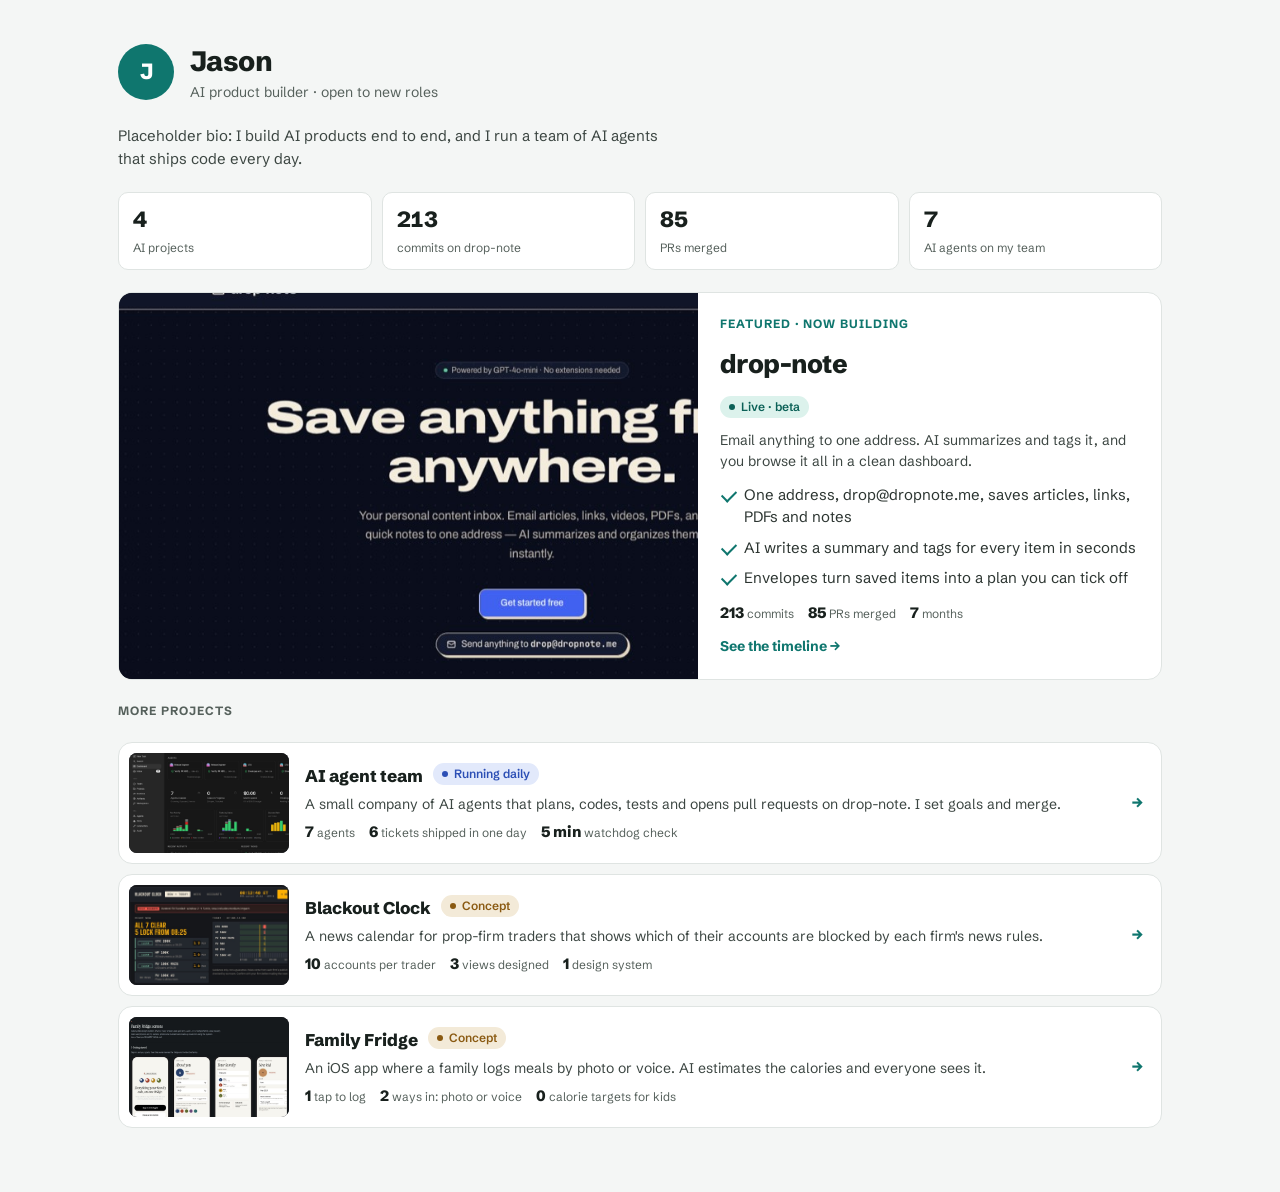
==== index.html @ d131858c "feat: portfolio site, featured spotlight home + git-graph project pages Static site, no build step. " ====
<!doctype html>
<html lang="en">
<head>
<meta charset="utf-8">
<meta name="viewport" content="width=device-width, initial-scale=1, viewport-fit=cover">
<title>Jason · AI projects</title>
<meta name="description" content="AI products I have built and the AI agent team that builds them.">
<link rel="preconnect" href="https://fonts.googleapis.com">
<link rel="preconnect" href="https://fonts.gstatic.com" crossorigin>
<link rel="stylesheet" href="https://fonts.googleapis.com/css2?family=JetBrains+Mono:wght@400;700&family=Schibsted+Grotesk:wght@400;500;600;700;800&display=swap">
<link rel="stylesheet" href="assets/site.css">
</head>
<body data-page="home">
  <main id="app"></main>
  <script src="assets/projects.js"></script>
  <script src="assets/site.js"></script>
</body>
</html>
---- assets/site.css ----
/* Status Board look (home) + Commit Log git-graph timeline (project pages). Light only. */
:root {
  --bg: #f4f6f5; --card: #ffffff; --ink: #18201d; --text: #3c4642; --muted: #56615c; --line: #dfe4e2;
  --accent: #0f766e; --accent-soft: #d5ede8; --shot: #1b1f27;
  --sans: "Schibsted Grotesk", system-ui, -apple-system, sans-serif;
  --mono: "JetBrains Mono", ui-monospace, Menlo, monospace;
  color-scheme: light;
}
* { box-sizing: border-box; }
body { margin: 0; background: var(--bg); color: var(--ink); font-family: var(--sans); font-size: 15px; line-height: 1.5; }
main { max-width: 1080px; margin: 0 auto; padding: 40px max(18px, env(safe-area-inset-right, 0px)) 64px max(18px, env(safe-area-inset-left, 0px)); display: flex; flex-direction: column; gap: 22px; }
a { color: inherit; text-decoration: none; }
img { display: block; width: 100%; height: 100%; object-fit: cover; object-position: top left; }
h1, h2 { margin: 0; text-wrap: balance; }
p { margin: 0; }
:focus-visible { outline: 2px solid var(--accent); outline-offset: 2px; }

.hero { display: flex; gap: 16px; align-items: center; flex-wrap: wrap; }
.av { width: 56px; height: 56px; border-radius: 50%; background: var(--accent); color: #fff; display: grid; place-items: center; font-weight: 800; font-size: 22px; flex: none; }
.hero h1 { font-size: 28px; font-weight: 800; letter-spacing: -.02em; }
.sub { color: var(--muted); font-size: 14px; }
.bio { color: var(--text); max-width: 62ch; }
.small { font-size: 14px; }

.kpis { display: flex; flex-wrap: wrap; gap: 10px; }
.kpi { background: var(--card); border: 1px solid var(--line); border-radius: 10px; padding: 10px 14px; min-width: 104px; flex: 1 1 104px; }
.kpi b { display: block; font-size: 22px; font-weight: 800; font-variant-numeric: tabular-nums; letter-spacing: -.01em; }
.kpi span { font-size: 12px; color: var(--muted); }
.lbl { font-size: 12px; letter-spacing: .08em; text-transform: uppercase; color: var(--muted); font-weight: 700; }

.pill { display: inline-flex; align-items: center; gap: 6px; font-size: 12px; font-weight: 600; padding: 2px 9px; border-radius: 999px; white-space: nowrap; align-self: flex-start; width: max-content; }
.pill::before { content: ""; width: 6px; height: 6px; border-radius: 50%; background: currentColor; }
.p-live { background: #dcf2ec; color: #0b6157; } .p-run { background: #e2e9fb; color: #2c4fb5; } .p-con { background: #f3ead8; color: #8a5a12; }

.card { background: var(--card); border: 1px solid var(--line); border-radius: 14px; }
.card.pad { padding: 16px; display: flex; flex-direction: column; gap: 10px; }
.shot { border-radius: 10px; overflow: hidden; border: 1px solid var(--line); background: var(--shot); }
.checks { list-style: none; margin: 0; padding: 0; display: grid; gap: 8px; }
.checks li { position: relative; padding-left: 24px; color: #2c3531; }
.checks li::before { content: ""; position: absolute; left: 2px; top: 6px; width: 12px; height: 7px; border-left: 2.5px solid var(--accent); border-bottom: 2.5px solid var(--accent); transform: rotate(-45deg); }
.mstats { display: flex; gap: 6px 14px; flex-wrap: wrap; font-size: 12px; color: var(--muted); }
.mstats b { color: var(--ink); font-size: 15px; font-weight: 800; margin-right: 3px; }

/* Home: featured project + rows */
.feat { display: grid; grid-template-columns: minmax(0, 1.25fr) minmax(0, 1fr); overflow: hidden; transition: border-color .15s; }
.feat:hover, .row:hover { border-color: var(--accent); }
.feat .im { min-height: 300px; background: var(--shot); }
.feat .bd { padding: 22px; display: flex; flex-direction: column; gap: 12px; }
.feat .tag { font-size: 12px; font-weight: 700; letter-spacing: .08em; text-transform: uppercase; color: var(--accent); }
.feat h2 { font-size: 26px; font-weight: 800; letter-spacing: -.02em; }
.go { font-weight: 700; color: var(--accent); font-size: 14px; margin-top: auto; }
.rows { display: flex; flex-direction: column; gap: 10px; }
.row { display: grid; grid-template-columns: 160px minmax(0, 1fr) auto; gap: 16px; align-items: center; padding: 10px; transition: border-color .15s; }
.row .im { aspect-ratio: 16/10; border-radius: 8px; overflow: hidden; background: var(--shot); }
.rb { display: flex; flex-direction: column; gap: 6px; min-width: 0; }
.rt { display: flex; gap: 10px; align-items: center; flex-wrap: wrap; }
.nm { font-weight: 800; font-size: 17px; }
.ds { font-size: 14px; color: var(--text); }
.arrow { color: var(--accent); font-weight: 800; padding-right: 8px; }

/* Project page: sticky media column + timeline */
.back { font-size: 14px; color: var(--accent); font-weight: 700; }
.dt { display: grid; grid-template-columns: minmax(0, 1fr) minmax(0, 1.1fr); gap: 28px; align-items: start; }
.side { position: sticky; top: 16px; display: flex; flex-direction: column; gap: 14px; }
.main { aspect-ratio: 16/10; }
.thumbs { display: flex; gap: 8px; }
.thumbs button { width: 84px; aspect-ratio: 16/10; padding: 0; border-radius: 6px; overflow: hidden; border: 2px solid transparent; cursor: pointer; background: var(--shot); }
.thumbs button[aria-pressed="true"] { border-color: var(--accent); }
.ext { color: var(--accent); font-weight: 700; font-size: 14px; }
.tl { display: flex; flex-direction: column; gap: 14px; min-width: 0; }
.tl h1 { font-size: 30px; font-weight: 800; letter-spacing: -.02em; }

.graph { position: relative; padding-left: 28px; }
.graph::before { content: ""; position: absolute; left: 8px; top: 8px; bottom: 8px; width: 2px; background: #d6dbe3; }
.head { font-family: var(--mono); font-size: 11px; color: var(--muted); margin: 0 0 14px -28px; display: flex; align-items: center; gap: 8px; }
.head i { width: 18px; height: 18px; border-radius: 50%; background: var(--accent); display: block; box-shadow: 0 0 0 4px var(--accent-soft); }
.ev { position: relative; padding: 0 0 20px; }
.ev::before { content: ""; position: absolute; left: -25px; top: 5px; width: 12px; height: 12px; border-radius: 50%; background: var(--bg); border: 2.5px solid var(--c); }
.ev .hd { display: flex; flex-wrap: wrap; gap: 4px 10px; font-family: var(--mono); font-size: 12px; color: var(--muted); }
.ev .ty { color: var(--c); font-weight: 700; }
.ev .t { font-weight: 700; font-size: 15px; margin-top: 2px; }
.ev .b { color: var(--text); font-size: 14px; max-width: 60ch; }
.legend { display: flex; gap: 12px; flex-wrap: wrap; font-family: var(--mono); font-size: 11px; color: var(--muted); }
.legend span::before { content: "●"; color: var(--c); margin-right: 4px; }

@media (max-width: 760px) {
  .feat, .dt { grid-template-columns: 1fr; }
  .feat .im { min-height: 200px; }
  .side { position: static; }
  .row { grid-template-columns: 96px minmax(0, 1fr); }
  .arrow { display: none; }
}
@media (prefers-reduced-motion: reduce) { * { transition: none !important; } }
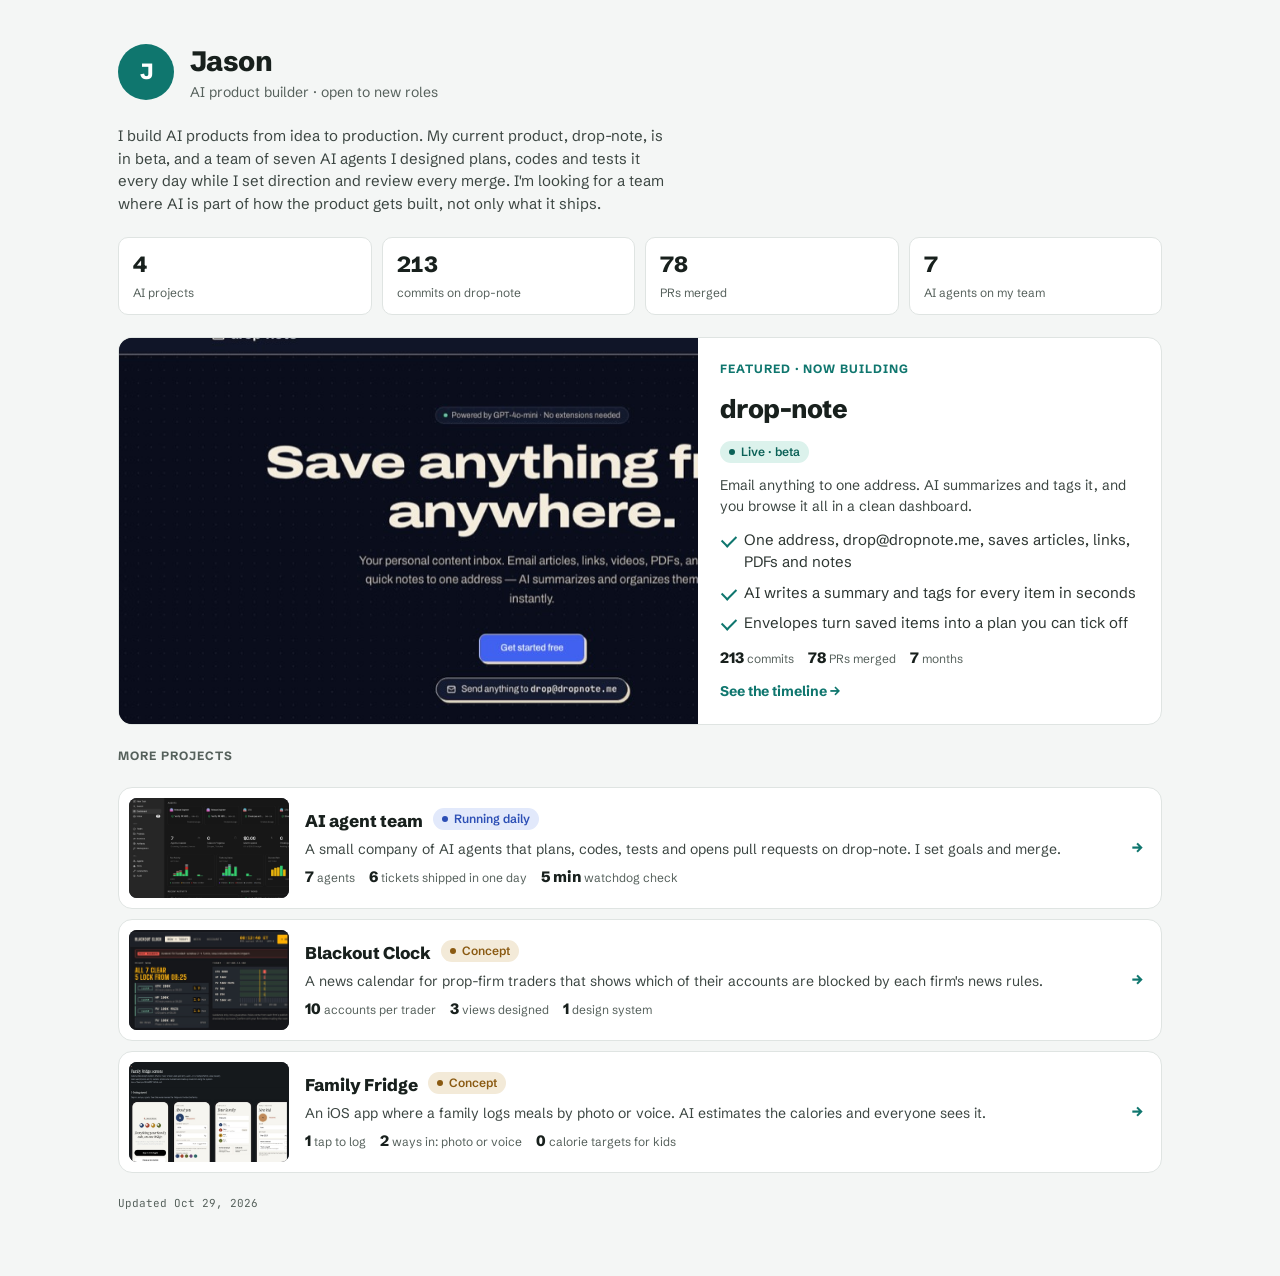
==== commit cc61c537: "feat: per-project content folders, update-portfolio skill and rules Each account's Claude session up" ====
--- a/index.html
+++ b/index.html
@@ -12,7 +12,6 @@
 </head>
 <body data-page="home">
   <main id="app"></main>
-  <script src="assets/projects.js"></script>
   <script src="assets/site.js"></script>
 </body>
 </html>
--- a/assets/site.css
+++ b/assets/site.css
@@ -91,3 +91,7 @@
   .arrow { display: none; }
 }
 @media (prefers-reduced-motion: reduce) { * { transition: none !important; } }
+
+.p-off { background: #e9ecea; color: #56615c; }
+.checks.next li::before { width: 7px; height: 7px; border: 0; border-radius: 50%; background: var(--accent); transform: none; top: 8px; left: 4px; }
+.foot { font-family: var(--mono); font-size: 11px; color: var(--muted); }
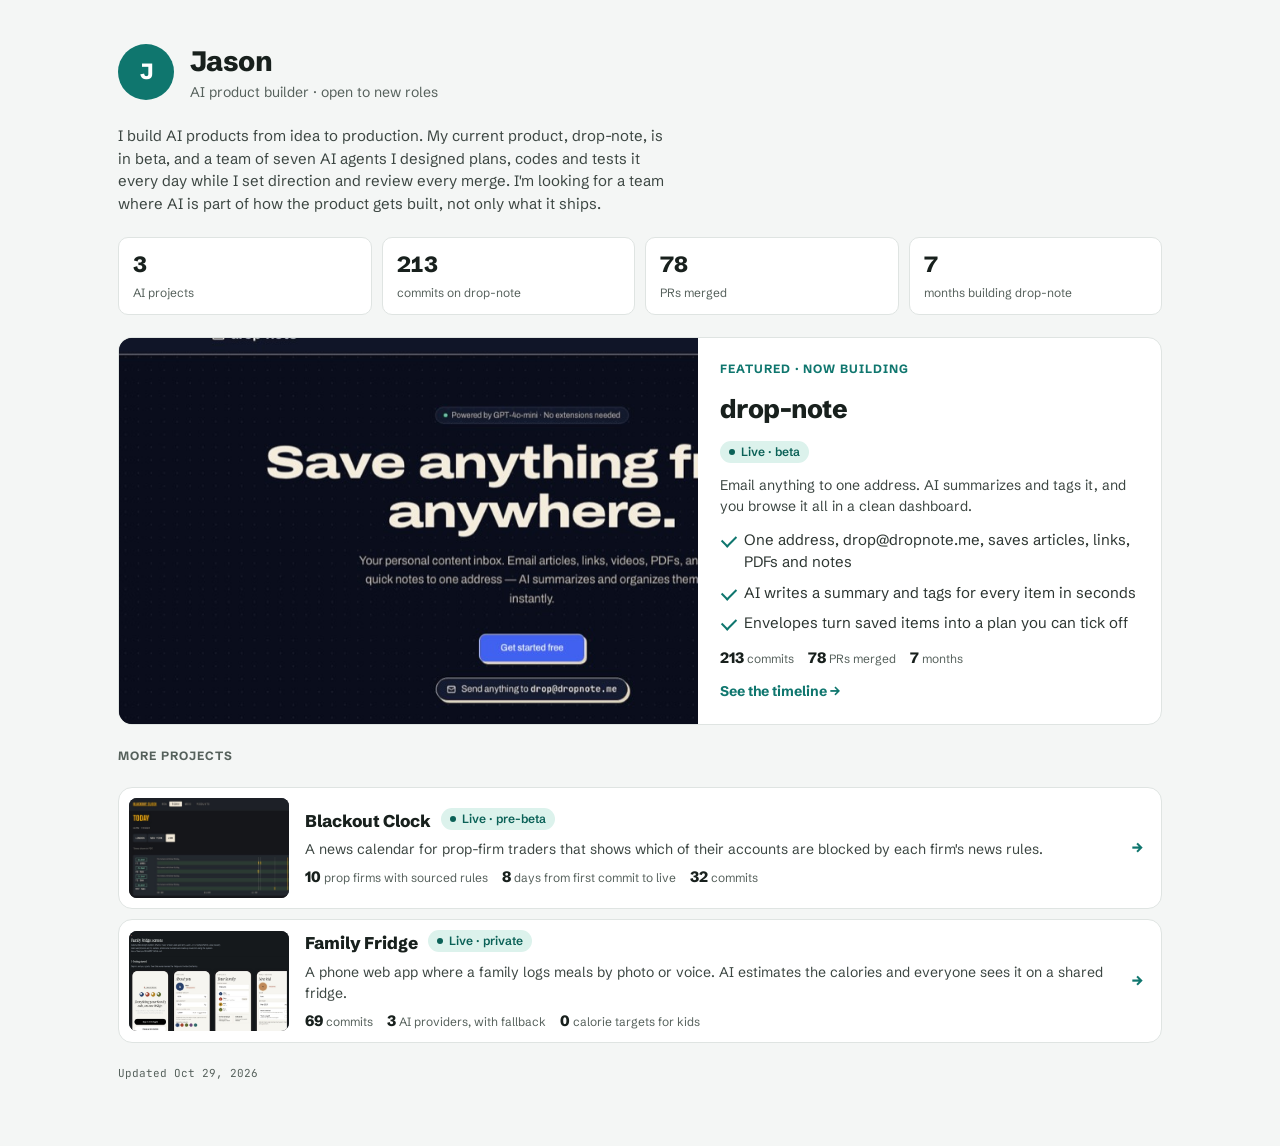
==== commit 9128fea4: "content: remove the AI agent team project Drops projects/agent-team and its config, home KPI (now mo" ====
--- a/index.html
+++ b/index.html
@@ -4,7 +4,7 @@
 <meta charset="utf-8">
 <meta name="viewport" content="width=device-width, initial-scale=1, viewport-fit=cover">
 <title>Jason · AI projects</title>
-<meta name="description" content="AI products I have built and the AI agent team that builds them.">
+<meta name="description" content="AI products I have built.">
 <link rel="preconnect" href="https://fonts.googleapis.com">
 <link rel="preconnect" href="https://fonts.gstatic.com" crossorigin>
 <link rel="stylesheet" href="https://fonts.googleapis.com/css2?family=JetBrains+Mono:wght@400;700&family=Schibsted+Grotesk:wght@400;500;600;700;800&display=swap">
--- a/assets/site.css
+++ b/assets/site.css
@@ -68,7 +68,8 @@
 .thumbs button[aria-pressed="true"] { border-color: var(--accent); }
 .ext { color: var(--accent); font-weight: 700; font-size: 14px; }
 .tl { display: flex; flex-direction: column; gap: 14px; min-width: 0; }
-.tl h1 { font-size: 30px; font-weight: 800; letter-spacing: -.02em; }
+.mtitle { display: none; }
+.tl h1, .mtitle h1 { font-size: 30px; font-weight: 800; letter-spacing: -.02em; }
 
 .graph { position: relative; padding-left: 28px; }
 .graph::before { content: ""; position: absolute; left: 8px; top: 8px; bottom: 8px; width: 2px; background: #d6dbe3; }
@@ -84,9 +85,11 @@
 .legend span::before { content: "●"; color: var(--c); margin-right: 4px; }
 
 @media (max-width: 760px) {
-  .feat, .dt { grid-template-columns: 1fr; }
+  .feat, .dt { grid-template-columns: minmax(0, 1fr); }
   .feat .im { min-height: 200px; }
   .side { position: static; }
+  .mtitle { display: block; }
+  .dtitle { display: none; }
   .row { grid-template-columns: 96px minmax(0, 1fr); }
   .arrow { display: none; }
 }
